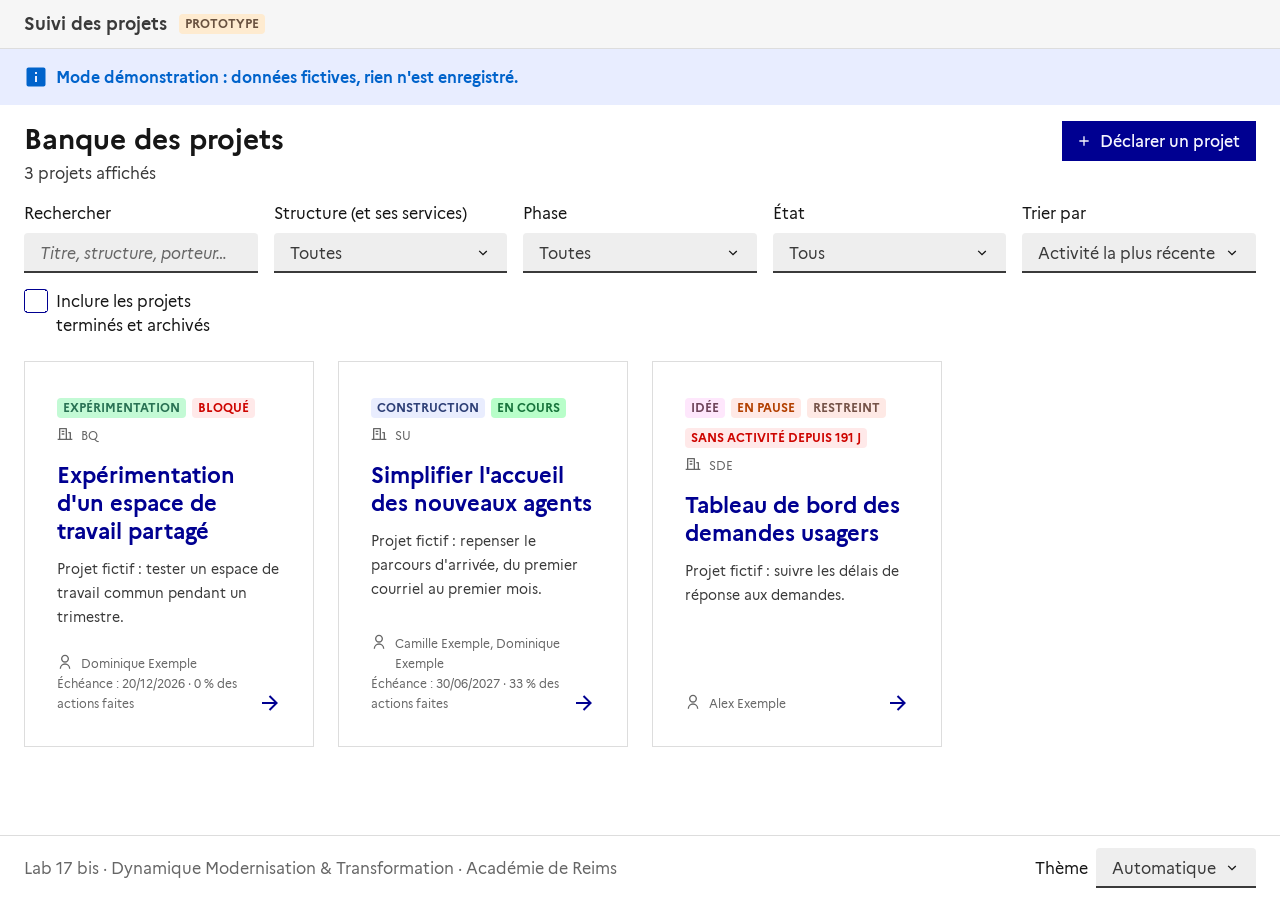
==== suivi-projets/index.html @ a4f8aeee "Ajoute l'interface DSFR : banque des projets et fiche projet Banque avec recherche, filtres et tri ;" ====
<!DOCTYPE html>
<html lang="fr" data-fr-theme="light">
<head>
  <meta charset="utf-8">
  <meta name="viewport" content="width=device-width, initial-scale=1">
  <title>Suivi des projets – Lab 17 bis</title>
  <link rel="stylesheet" href="../vendor/dsfr/dsfr.min.css">
  <link rel="stylesheet" href="../vendor/dsfr/utility/icons/icons.min.css">
  <link rel="stylesheet" href="app.css">
  <script src="https://docs.getgrist.com/grist-plugin-api.js"></script>
</head>
<body>
  <header class="sp-entete">
    <p class="sp-entete__titre">Suivi des projets</p>
    <p class="fr-badge fr-badge--sm fr-badge--new fr-badge--no-icon">Prototype</p>
  </header>

  <div id="sp-demo" class="fr-notice fr-notice--info" hidden>
    <div class="fr-container--fluid sp-marge">
      <div class="fr-notice__body">
        <p class="fr-notice__title">Mode démonstration : données fictives, rien n'est enregistré.</p>
      </div>
    </div>
  </div>

  <main id="sp-app" class="sp-marge" aria-live="polite">
    <p>Chargement…</p>
  </main>

  <footer class="sp-pied sp-marge">
    <p>Lab 17 bis · Dynamique Modernisation &amp; Transformation · Académie de Reims</p>
    <div class="sp-pied__theme">
      <label class="fr-label" for="sp-theme">Thème</label>
      <select class="fr-select fr-select--sm" id="sp-theme">
        <option value="auto">Automatique</option>
        <option value="light">Clair</option>
        <option value="dark">Sombre</option>
      </select>
    </div>
  </footer>

  <script src="app.js"></script>
</body>
</html>
---- suivi-projets/app.css ----
/* Mise en page propre au widget. Les composants viennent du DSFR. */

body {
  background: var(--background-default-grey);
  color: var(--text-default-grey);
  min-height: 100vh;
  display: flex;
  flex-direction: column;
}

.sp-marge { padding-left: 1.5rem; padding-right: 1.5rem; }

#sp-app { flex: 1; padding-top: 1rem; padding-bottom: 2rem; }

.sp-entete {
  display: flex;
  align-items: center;
  gap: .75rem;
  padding: .75rem 1.5rem;
  border-bottom: 1px solid var(--border-default-grey);
  background: var(--background-alt-grey);
}
.sp-entete__titre { margin: 0; font-weight: 700; font-size: 1.125rem; }
.sp-entete .fr-badge { margin: 0; }

.sp-pied {
  display: flex;
  flex-wrap: wrap;
  justify-content: space-between;
  align-items: center;
  gap: 1rem;
  padding-top: .75rem;
  padding-bottom: .75rem;
  border-top: 1px solid var(--border-default-grey);
  font-size: .875rem;
  color: var(--text-mention-grey);
}
.sp-pied p { margin: 0; }
.sp-pied__theme { display: flex; align-items: center; gap: .5rem; }
.sp-pied__theme .fr-label { margin: 0; }
.sp-pied__theme .fr-select { margin: 0; width: auto; }

/* En-tête de vue */
.sp-titre-ligne {
  display: flex;
  flex-wrap: wrap;
  justify-content: space-between;
  align-items: flex-start;
  gap: 1rem;
  margin-bottom: 1rem;
}
.sp-titre-ligne h1, .sp-titre-ligne h2 { margin-bottom: .25rem; }

/* Filtres */
.sp-filtres {
  display: grid;
  grid-template-columns: repeat(auto-fit, minmax(13rem, 1fr));
  gap: 1rem;
  align-items: end;
  margin-bottom: 1.5rem;
}
.sp-filtres .fr-input-group,
.sp-filtres .fr-select-group,
.sp-filtres .fr-checkbox-group { margin: 0; }

/* Cartes */
.sp-cartes {
  display: grid;
  grid-template-columns: repeat(auto-fill, minmax(18rem, 1fr));
  gap: 1.5rem;
}
.sp-cartes .fr-card { height: 100%; }

.sp-badges { display: flex; flex-wrap: wrap; gap: .375rem; margin: 0 0 .5rem; padding: 0; list-style: none; }
.sp-badges li { margin: 0; padding: 0; }

/* Fiche */
.sp-fiche-meta { color: var(--text-mention-grey); margin-bottom: 1rem; }
.sp-onglets { margin: 1.5rem 0; }
.sp-section { margin-bottom: 2rem; }
.sp-section h3 { font-size: 1.125rem; margin-bottom: .5rem; }
.sp-texte { white-space: pre-wrap; }
.sp-infos {
  display: grid;
  grid-template-columns: repeat(auto-fit, minmax(14rem, 1fr));
  gap: 1rem 2rem;
  margin: 0 0 2rem;
}
.sp-infos dt, .sp-infos dd { padding: 0; margin: 0; }
.sp-infos dt { font-weight: 700; font-size: .875rem; color: var(--text-mention-grey); }
.sp-infos dd { margin: 0; }
.sp-vide { color: var(--text-mention-grey); font-style: italic; }

/* Formulaires en ligne */
.sp-ajout {
  display: grid;
  grid-template-columns: repeat(auto-fit, minmax(12rem, 1fr));
  gap: 1rem;
  align-items: end;
  padding: 1rem;
  margin-bottom: 1.5rem;
  background: var(--background-alt-grey);
}
.sp-ajout .fr-input-group, .sp-ajout .fr-select-group { margin: 0; }
.sp-ajout--large { grid-template-columns: 1fr; }

/* Puces de sélection multiple */
.sp-puces { display: flex; flex-wrap: wrap; gap: .5rem; margin: .5rem 0; padding: 0; list-style: none; }
.sp-puces li { margin: 0; padding: 0; }

/* Journal */
.sp-journal { list-style: none; margin: 0; padding: 0; }
.sp-journal li {
  border-left: 3px solid var(--border-action-high-blue-france);
  padding: .25rem 0 .25rem 1rem;
  margin: 0 0 1.25rem;
}
.sp-journal__meta { font-size: .875rem; color: var(--text-mention-grey); margin-bottom: .25rem; }

/* Tableau d'actions */
.sp-table { width: 100%; border-collapse: collapse; }
.sp-table th, .sp-table td {
  text-align: left;
  vertical-align: middle;
  padding: .5rem .75rem;
  border-bottom: 1px solid var(--border-default-grey);
}
.sp-table th { font-size: .875rem; }
.sp-table .fr-select { margin: 0; }
.sp-table--fait td:first-child { text-decoration: line-through; color: var(--text-mention-grey); }
.sp-defile { overflow-x: auto; }

.sp-actions-ligne { display: flex; flex-wrap: wrap; gap: .5rem; }

.sp-alerte { margin-bottom: 1.5rem; }
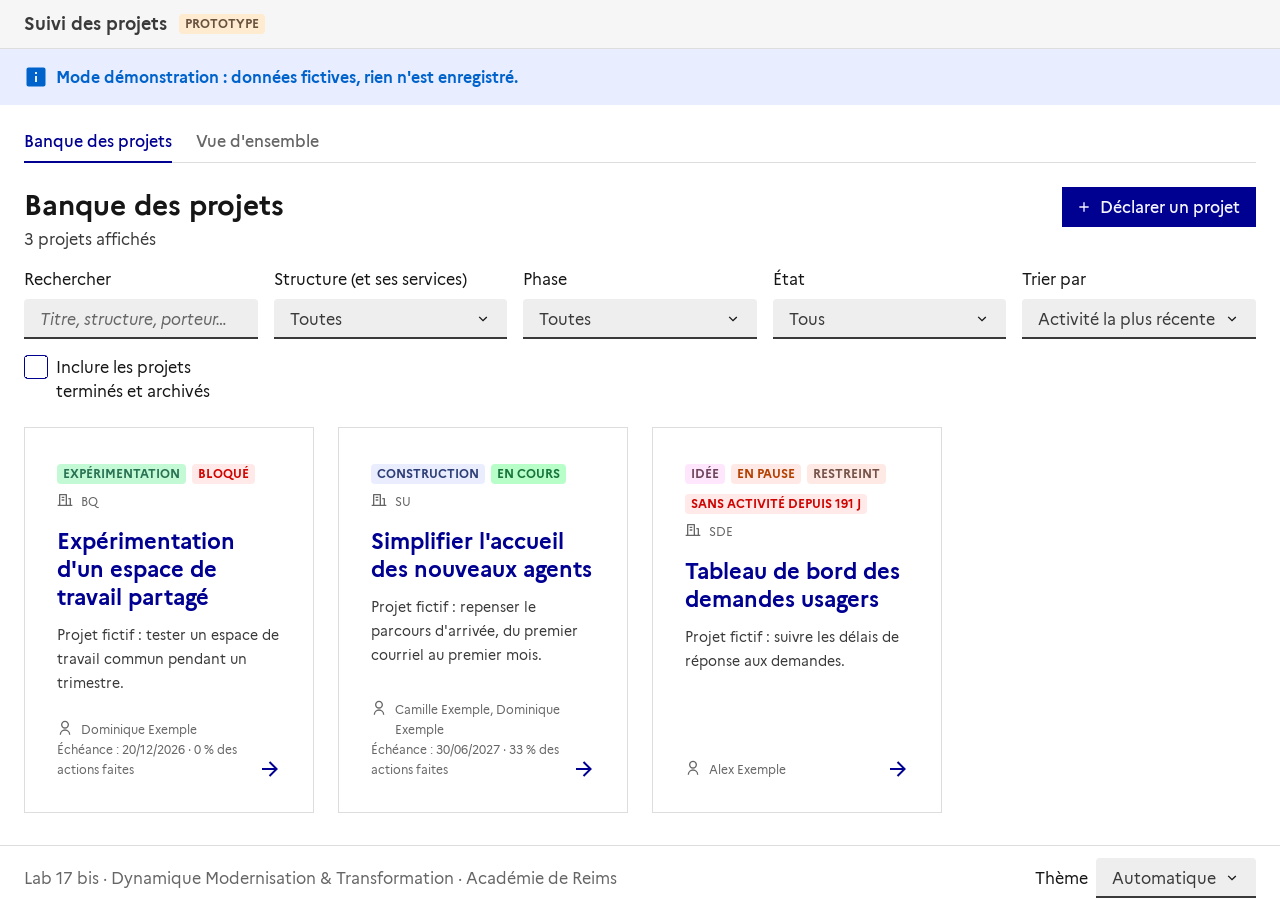
==== commit dc775d27: "Force le rechargement des fichiers de l'interface après mise à jour Co-Authored-By: Claude Opus 5.5 " ====
--- a/suivi-projets/index.html
+++ b/suivi-projets/index.html
@@ -6,7 +6,7 @@
   <title>Suivi des projets – Lab 17 bis</title>
   <link rel="stylesheet" href="../vendor/dsfr/dsfr.min.css">
   <link rel="stylesheet" href="../vendor/dsfr/utility/icons/icons.min.css">
-  <link rel="stylesheet" href="app.css">
+  <link rel="stylesheet" href="app.css?v=2">
   <script src="https://docs.getgrist.com/grist-plugin-api.js"></script>
 </head>
 <body>
@@ -39,6 +39,6 @@
     </div>
   </footer>
 
-  <script src="app.js"></script>
+  <script src="app.js?v=2"></script>
 </body>
 </html>
--- a/suivi-projets/app.css
+++ b/suivi-projets/app.css
@@ -133,3 +133,128 @@
 .sp-actions-ligne { display: flex; flex-wrap: wrap; gap: .5rem; }
 
 .sp-alerte { margin-bottom: 1.5rem; }
+
+/* Navigation entre vues */
+.sp-nav { margin-bottom: 1.5rem; border-bottom: 1px solid var(--border-default-grey); }
+.sp-nav ul { display: flex; flex-wrap: wrap; gap: 1.5rem; margin: 0; padding: 0; list-style: none; }
+.sp-nav li { margin: 0; padding: 0; }
+.sp-nav a {
+  display: inline-block;
+  padding: .5rem 0;
+  font-weight: 500;
+  color: var(--text-mention-grey);
+  background-image: none;
+  border-bottom: 2px solid transparent;
+  margin-bottom: -1px;
+}
+.sp-nav a:hover { color: var(--text-title-grey); }
+.sp-nav a[aria-current="page"] {
+  color: var(--text-active-blue-france);
+  border-bottom-color: var(--border-active-blue-france);
+}
+
+.sp-mode { margin-bottom: 1rem; }
+
+/* Kanban */
+.sp-kanban {
+  display: grid;
+  grid-template-columns: repeat(var(--sp-colonnes, 4), minmax(9.5rem, 1fr));
+  gap: .75rem;
+  overflow-x: auto;
+  padding-bottom: .5rem;
+}
+.sp-colonne {
+  background: var(--background-alt-grey);
+  padding: .75rem;
+  min-height: 9rem;
+  border: 2px dashed transparent;
+}
+.sp-colonne--survol { border-color: var(--border-active-blue-france); }
+.sp-colonne__titre { font-size: .875rem; margin: 0 0 .75rem; display: flex; justify-content: space-between; }
+.sp-colonne__nombre { color: var(--text-mention-grey); font-weight: 400; }
+.sp-colonne__vide { font-size: .75rem; color: var(--text-mention-grey); text-align: center; margin: 1.5rem 0 0; }
+.sp-ticket {
+  background: var(--background-default-grey);
+  border: 1px solid var(--border-default-grey);
+  padding: .625rem .75rem .25rem;
+  margin-bottom: .5rem;
+  cursor: grab;
+}
+.sp-ticket--glisse { opacity: .5; }
+.sp-ticket p { margin: 0 0 .25rem; }
+.sp-ticket__titre { font-weight: 700; font-size: .875rem; }
+.sp-ticket__meta { font-size: .75rem; color: var(--text-mention-grey); }
+.sp-ticket .sp-badges { margin: .25rem 0; }
+.sp-ticket__boutons { display: flex; justify-content: space-between; gap: .25rem; }
+.sp-ticket__boutons .fr-btn {
+  font-size: 0; padding-left: .25rem; padding-right: .25rem; min-height: 1.75rem;
+}
+.sp-ticket__boutons .fr-btn::before { margin: 0; }
+
+/* Calendrier (Gantt) */
+.sp-gantt { min-width: 40rem; }
+.sp-gantt__ligne {
+  display: grid;
+  grid-template-columns: minmax(11rem, 16rem) 1fr;
+  border-bottom: 1px solid var(--border-default-grey);
+}
+.sp-gantt__entete { border-bottom-width: 2px; }
+.sp-gantt__libelle { padding: .5rem .75rem .5rem 0; font-size: .875rem; }
+.sp-gantt__libelle a { font-weight: 500; }
+.sp-gantt__meta { display: block; font-size: .75rem; color: var(--text-mention-grey); }
+.sp-gantt__piste { position: relative; min-height: 2.75rem; background: var(--background-alt-grey); }
+.sp-gantt__entete .sp-gantt__piste { min-height: 1.75rem; background: none; }
+.sp-gantt__mois {
+  position: absolute; top: 0; bottom: 0;
+  border-left: 1px solid var(--border-default-grey);
+  padding-left: .25rem;
+  font-size: .75rem; color: var(--text-mention-grey); white-space: nowrap;
+}
+.sp-gantt__jour, .sp-gantt__jour-legende {
+  position: absolute; top: 0; bottom: 0; width: 2px;
+  background: var(--border-plain-error);
+  z-index: 1;
+}
+.sp-gantt__jour-legende { position: static; display: inline-block; height: .875rem; vertical-align: middle; }
+.sp-gantt__barre {
+  position: absolute; top: 50%; height: 1rem; transform: translateY(-50%);
+  border-radius: .25rem;
+  background: var(--background-action-high-blue-france);
+  z-index: 2;
+}
+.sp-gantt__jalon {
+  position: absolute; top: 50%; width: .875rem; height: .875rem;
+  transform: translate(-50%, -50%) rotate(45deg);
+  background: var(--background-action-high-blue-france);
+  z-index: 2;
+}
+.sp-barre--afaire { background: var(--background-action-low-blue-france); outline: 1px solid var(--border-action-high-blue-france); }
+.sp-barre--encours { background: var(--background-action-high-blue-france); }
+.sp-barre--fait { background: var(--background-flat-success); }
+.sp-barre--abandon { background: var(--background-disabled-grey); }
+.sp-barre--pause { background: var(--background-flat-warning); }
+.sp-barre--bloque { background: var(--background-flat-error); }
+.sp-gantt__legende { font-size: .75rem; color: var(--text-mention-grey); margin-top: .5rem; }
+
+/* Chiffres clés */
+.sp-chiffres {
+  display: grid;
+  grid-template-columns: repeat(auto-fit, minmax(11rem, 1fr));
+  gap: 1rem;
+  margin: 0 0 1rem;
+  padding: 0;
+  list-style: none;
+}
+.sp-chiffre {
+  margin: 0;
+  padding: 1rem 1.25rem;
+  background: var(--background-alt-grey);
+  border-left: 4px solid var(--border-action-high-blue-france);
+}
+.sp-chiffre--error { border-left-color: var(--border-plain-error); }
+.sp-chiffre--warning { border-left-color: var(--border-plain-warning); }
+.sp-chiffre__valeur { display: block; font-size: 2rem; font-weight: 700; line-height: 2.5rem; color: var(--text-title-grey); }
+.sp-chiffre__libelle { display: block; font-size: .875rem; color: var(--text-mention-grey); }
+
+.sp-table .sp-badges { margin: 0; }
+.sp-table button.fr-link { text-align: left; }
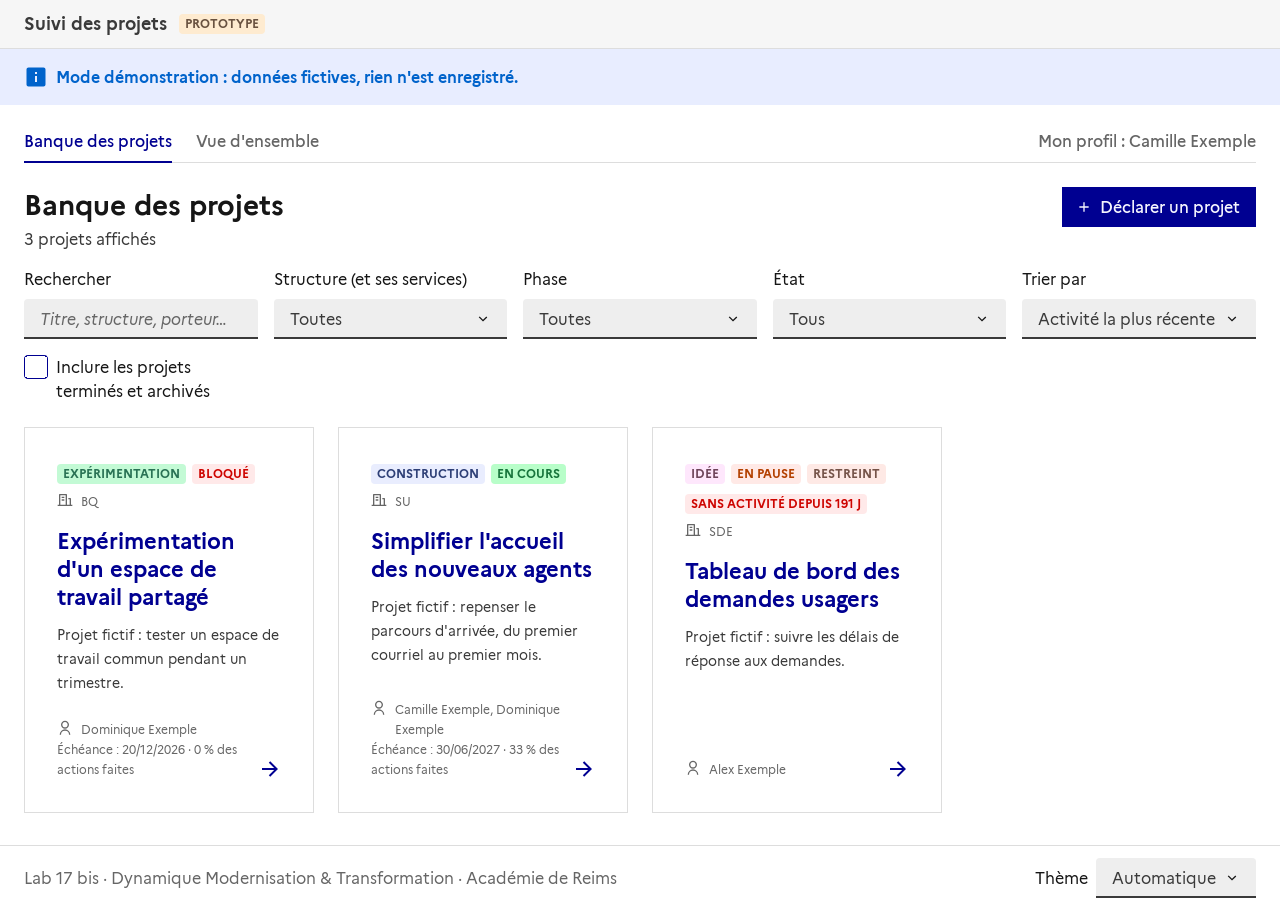
==== commit ef32cbd3: "Annuaire ouvert : profil à la première visite, ajout de collègues - Table Comptes : Grist inscrit l'" ====
--- a/suivi-projets/index.html
+++ b/suivi-projets/index.html
@@ -6,7 +6,7 @@
   <title>Suivi des projets – Lab 17 bis</title>
   <link rel="stylesheet" href="../vendor/dsfr/dsfr.min.css">
   <link rel="stylesheet" href="../vendor/dsfr/utility/icons/icons.min.css">
-  <link rel="stylesheet" href="app.css?v=2">
+  <link rel="stylesheet" href="app.css?v=3">
   <script src="https://docs.getgrist.com/grist-plugin-api.js"></script>
 </head>
 <body>
@@ -39,6 +39,6 @@
     </div>
   </footer>
 
-  <script src="app.js?v=2"></script>
+  <script src="app.js?v=3"></script>
 </body>
 </html>
--- a/suivi-projets/app.css
+++ b/suivi-projets/app.css
@@ -258,3 +258,19 @@
 
 .sp-table .sp-badges { margin: 0; }
 .sp-table button.fr-link { text-align: left; }
+
+/* --- Profil et ajout de personnes ----------------------------------------- */
+.sp-nav__profil { margin-left: auto !important; }
+.sp-notice { margin: -0.5rem 0 1.5rem; }
+.sp-notice .fr-container { padding: 0 1rem; max-width: none; }
+.sp-bloc { margin-bottom: 2rem; }
+.sp-form-court { max-width: 36rem; }
+.sp-ligne-form { display: flex; flex-wrap: wrap; align-items: flex-end; gap: 1rem; }
+.sp-ligne-form .fr-select-group { flex: 1 1 18rem; margin-bottom: 0; }
+.sp-ajout-personne { margin-top: 0.5rem; }
+.sp-nouvelle-personne {
+  margin-top: 0.75rem; padding: 1rem;
+  border-left: 3px solid var(--border-active-blue-france);
+  background: var(--background-alt-grey);
+}
+.sp-nouvelle-personne .fr-input-group, .sp-nouvelle-personne .fr-select-group { margin-bottom: 1rem; max-width: 30rem; }
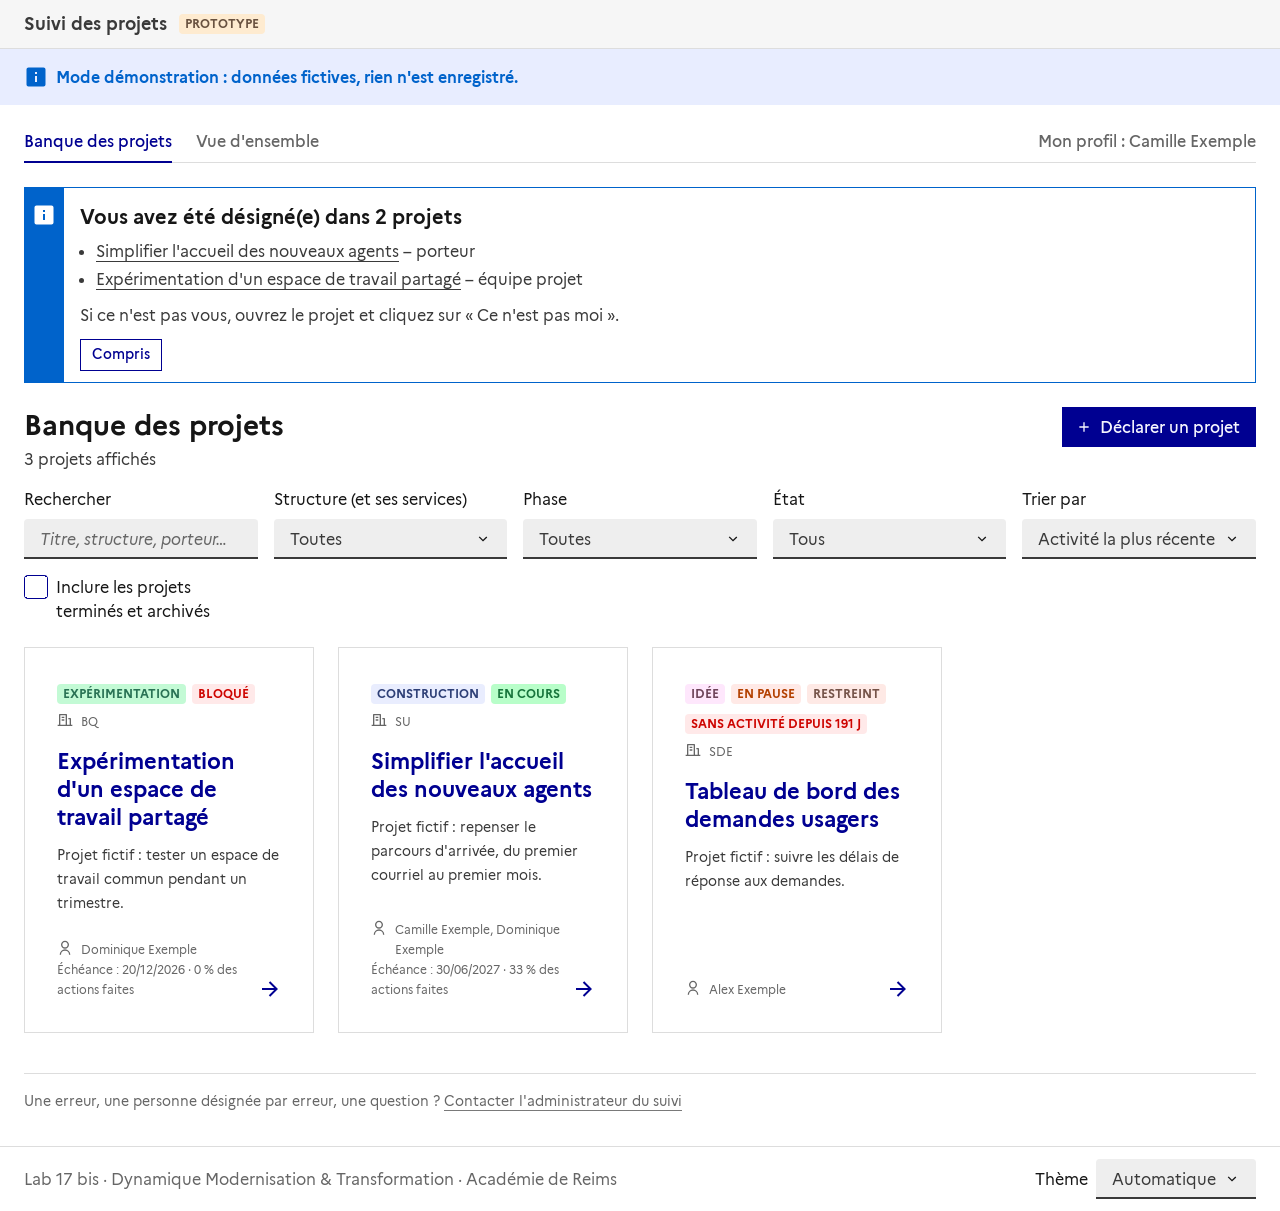
==== commit dc351092: "L'email fait foi : ajout de collègues par email, contact admin, « Ce n'est pas moi » - Ajout d'une p" ====
--- a/suivi-projets/index.html
+++ b/suivi-projets/index.html
@@ -6,7 +6,7 @@
   <title>Suivi des projets – Lab 17 bis</title>
   <link rel="stylesheet" href="../vendor/dsfr/dsfr.min.css">
   <link rel="stylesheet" href="../vendor/dsfr/utility/icons/icons.min.css">
-  <link rel="stylesheet" href="app.css?v=3">
+  <link rel="stylesheet" href="app.css?v=5">
   <script src="https://docs.getgrist.com/grist-plugin-api.js"></script>
 </head>
 <body>
@@ -39,6 +39,6 @@
     </div>
   </footer>
 
-  <script src="app.js?v=3"></script>
+  <script src="app.js?v=5"></script>
 </body>
 </html>
--- a/suivi-projets/app.css
+++ b/suivi-projets/app.css
@@ -274,3 +274,6 @@
   background: var(--background-alt-grey);
 }
 .sp-nouvelle-personne .fr-input-group, .sp-nouvelle-personne .fr-select-group { margin-bottom: 1rem; max-width: 30rem; }
+.sp-contact { margin: 2.5rem 0 0; padding-top: 1rem; border-top: 1px solid var(--border-default-grey); color: var(--text-mention-grey); }
+.sp-pas-moi { margin-top: 1.5rem; color: var(--text-mention-grey); }
+.sp-pas-moi .fr-link { vertical-align: baseline; }
